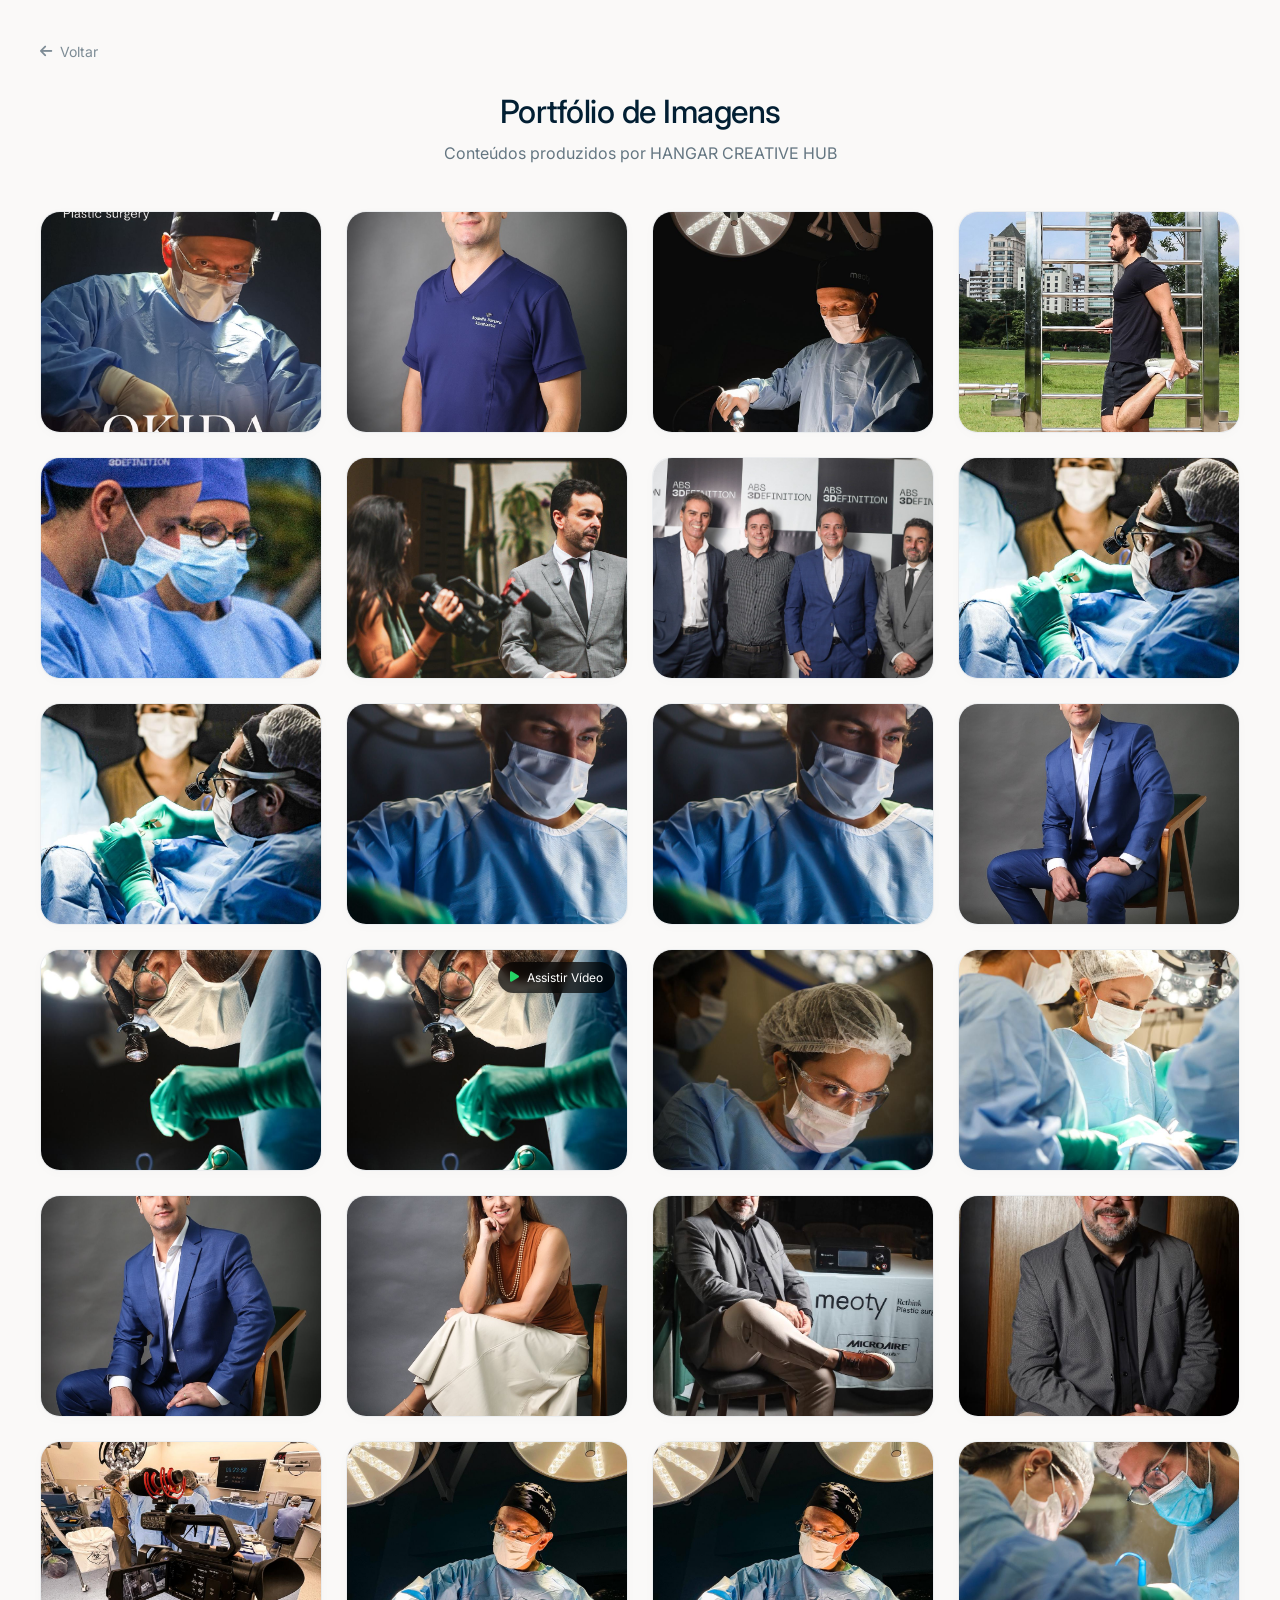
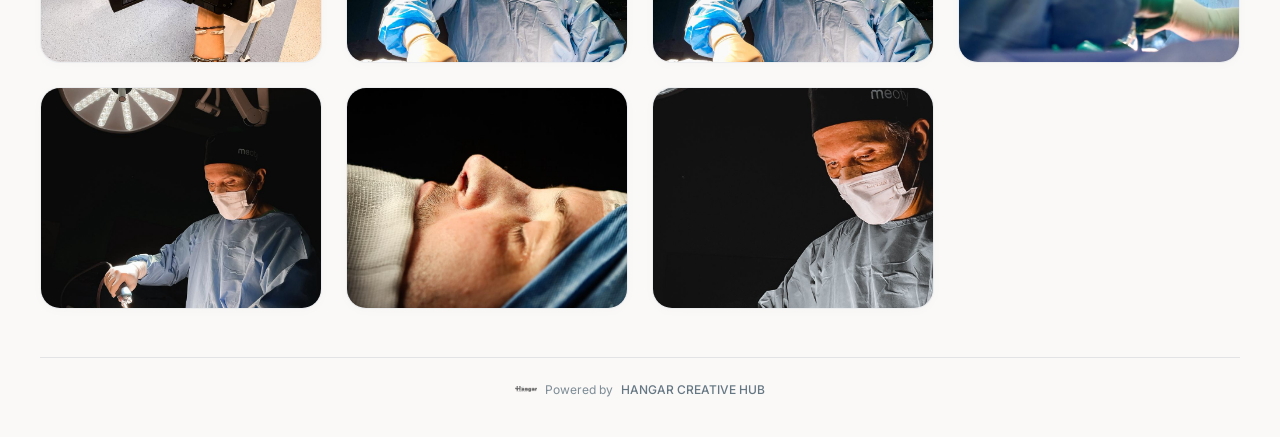
==== galeria-medicos.html @ cd647e76 "Add files via upload" ====
<!DOCTYPE html>
<html lang="pt-BR">
<head>
<meta charset="UTF-8">
<meta name="viewport" content="width=device-width, initial-scale=1.0">

<title>Galeria | Portfólio Medicina</title>

<link href="https://fonts.googleapis.com/css2?family=Inter:wght@300;400;500;600;700&display=swap" rel="stylesheet">
<link rel="stylesheet" href="https://cdnjs.cloudflare.com/ajax/libs/font-awesome/6.4.0/css/all.min.css">

<style>

*{
margin:0;
padding:0;
box-sizing:border-box;
}

body{
background:#FAF9F8;
font-family:'Inter',sans-serif;
color:#021F33;
min-height:100vh;
padding:40px 24px;
}

.container{
max-width:1200px;
width:100%;
margin:0 auto;
}

.back-link{
display:inline-flex;
align-items:center;
gap:8px;
color:rgba(2,31,51,0.5);
text-decoration:none;
margin-bottom:32px;
font-size:14px;
transition:color 0.2s;
}

.back-link:hover{
color:#021F33;
}

.header{
text-align:center;
margin-bottom:48px;
}

h1{
font-size:32px;
font-weight:500;
letter-spacing:-0.5px;
color:#021F33;
margin-bottom:12px;
}

.subtitle{
font-size:16px;
color:rgba(2,31,51,0.6);
max-width:600px;
margin:0 auto;
}

.gallery-grid{
display:grid;
grid-template-columns:repeat(auto-fill,minmax(280px,1fr));
gap:24px;
margin:40px 0;
}

.gallery-item{
background:#fff;
border-radius:20px;
overflow:hidden;
cursor:pointer;
transition:all 0.3s ease;
border:1px solid rgba(2,31,51,0.08);
box-shadow:0 2px 12px rgba(0,0,0,0.02);
position:relative;
}

.gallery-item:hover{
transform:translateY(-4px);
box-shadow:0 12px 28px rgba(0,0,0,0.08);
}

.gallery-item img{
width:100%;
height:220px;
object-fit:cover;
display:block;
}

.video-badge{
position:absolute;
top:12px;
right:12px;
background:rgba(0,0,0,0.7);
backdrop-filter:blur(4px);
color:white;
padding:8px 12px;
border-radius:30px;
font-size:12px;
display:flex;
align-items:center;
gap:8px;
z-index:2;
pointer-events:none;
}

.video-badge i{
color:#25D366;
}

.modal{
display:none;
position:fixed;
top:0;
left:0;
width:100%;
height:100%;
background:rgba(0,0,0,0.95);
z-index:9999;
justify-content:center;
align-items:center;
}

.modal.active{
display:flex;
}

.modal-content{
max-width:95vw;
max-height:95vh;
object-fit:contain;
border-radius:8px;
}

.modal-close{
position:absolute;
top:20px;
right:30px;
color:white;
font-size:40px;
cursor:pointer;
background:rgba(0,0,0,0.5);
width:50px;
height:50px;
border-radius:50%;
display:flex;
align-items:center;
justify-content:center;
}

.modal-close:hover{
color:#25D366;
}

.footer{
margin-top:48px;
padding-top:24px;
border-top:1px solid rgba(2,31,51,0.1);
text-align:center;
}

.footer-content{
display:flex;
align-items:center;
justify-content:center;
gap:8px;
flex-wrap:wrap;
font-size:12px;
color:rgba(2,31,51,0.5);
}

.footer-logo{
width:22px;
opacity:0.6;
}

.footer-link{
color:rgba(2,31,51,0.6);
text-decoration:none;
font-weight:500;
}

.footer-link:hover{
color:#021F33;
text-decoration:underline;
}

@media (max-width:768px){
body{padding:24px 16px;}
h1{font-size:26px;}
.gallery-item img{height:180px;}
}

@media (max-width:480px){
.gallery-grid{grid-template-columns:1fr;}
.gallery-item img{height:200px;}
}

</style>
</head>

<body>

<div class="container">

<a href="index.html" class="back-link">
<i class="fas fa-arrow-left"></i> Voltar
</a>

<div class="header">
<h1>Portfólio de Imagens</h1>
<p class="subtitle">Conteúdos produzidos por HANGAR CREATIVE HUB</p>
</div>

<div class="gallery-grid">

<!-- IMAGENS 1 a 13 -->
<div class="gallery-item"><img src="Portifolio/medico/1.jpeg"></div>
<div class="gallery-item"><img src="Portifolio/medico/2.jpeg"></div>
<div class="gallery-item"><img src="Portifolio/medico/3.jpeg"></div>
<div class="gallery-item"><img src="Portifolio/medico/4.jpeg"></div>
<div class="gallery-item"><img src="Portifolio/medico/5.jpeg"></div>
<div class="gallery-item"><img src="Portifolio/medico/6.jpeg"></div>
<div class="gallery-item"><img src="Portifolio/medico/7.jpeg"></div>
<div class="gallery-item"><img src="Portifolio/medico/8.jpeg"></div>
<div class="gallery-item"><img src="Portifolio/medico/9.jpeg"></div>
<div class="gallery-item"><img src="Portifolio/medico/10.jpeg"></div>
<div class="gallery-item"><img src="Portifolio/medico/11.jpeg"></div>
<div class="gallery-item"><img src="Portifolio/medico/12.jpeg"></div>
<div class="gallery-item"><img src="Portifolio/medico/13.jpeg"></div>

<!-- VÍDEO NO MEIO -->
<div class="gallery-item" id="videoCard">
    <img src="Portifolio/medico/13.jpeg" id="videoThumb">
    <div class="video-badge">
        <i class="fas fa-play"></i> Assistir Vídeo
    </div>
</div>

<!-- IMAGENS 14 a 26 -->
<div class="gallery-item"><img src="Portifolio/medico/14.jpeg"></div>
<div class="gallery-item"><img src="Portifolio/medico/15.jpeg"></div>
<div class="gallery-item"><img src="Portifolio/medico/16.jpeg"></div>
<div class="gallery-item"><img src="Portifolio/medico/17.jpeg"></div>
<div class="gallery-item"><img src="Portifolio/medico/18.jpeg"></div>
<div class="gallery-item"><img src="Portifolio/medico/19.jpeg"></div>
<div class="gallery-item"><img src="Portifolio/medico/20.jpeg"></div>
<div class="gallery-item"><img src="Portifolio/medico/21.jpeg"></div>
<div class="gallery-item"><img src="Portifolio/medico/22.jpeg"></div>
<div class="gallery-item"><img src="Portifolio/medico/23.jpeg"></div>
<div class="gallery-item"><img src="Portifolio/medico/24.jpeg"></div>
<div class="gallery-item"><img src="Portifolio/medico/25.jpeg"></div>
<div class="gallery-item"><img src="Portifolio/medico/26.jpeg"></div>

</div>

<div class="footer">
<div class="footer-content">
<img src="images/perfil2.png" class="footer-logo">
<span>Powered by</span>
<a href="https://www.hangarcreativehub.com/" target="_blank" class="footer-link">HANGAR CREATIVE HUB</a>
</div>
</div>

</div>

<!-- Modal para imagem -->
<div id="imageModal" class="modal">
<span class="modal-close">&times;</span>
<img class="modal-content" id="modalImage">
</div>

<!-- Modal para vídeo -->
<div id="videoModal" class="modal">
<span class="modal-close" id="videoModalClose">&times;</span>
<video class="modal-content" id="modalVideo" controls>
<source src="Portifolio/medico/video.mp4" type="video/mp4">
</video>
</div>

<script>

// Modal de imagem
const imageModal = document.getElementById('imageModal');
const modalImage = document.getElementById('modalImage');

document.querySelectorAll('.gallery-item img').forEach(img => {
    if(img.id !== 'videoThumb') {
        img.addEventListener('click', () => {
            modalImage.src = img.src;
            imageModal.classList.add('active');
        });
    }
});

// Modal de vídeo
const videoModal = document.getElementById('videoModal');
const modalVideo = document.getElementById('modalVideo');
const videoCard = document.getElementById('videoCard');

videoCard.addEventListener('click', () => {
    modalVideo.load();
    videoModal.classList.add('active');
    modalVideo.play();
});

// Fechar modais
function closeImageModal() {
    imageModal.classList.remove('active');
}

function closeVideoModal() {
    videoModal.classList.remove('active');
    modalVideo.pause();
}

document.querySelectorAll('.modal-close').forEach(btn => {
    btn.onclick = () => {
        closeImageModal();
        closeVideoModal();
    };
});

imageModal.onclick = (e) => { if(e.target === imageModal) closeImageModal(); };
videoModal.onclick = (e) => { if(e.target === videoModal) closeVideoModal(); };

document.addEventListener('keydown', (e) => {
    if(e.key === 'Escape') {
        closeImageModal();
        closeVideoModal();
    }
});

</script>

</body>
</html>
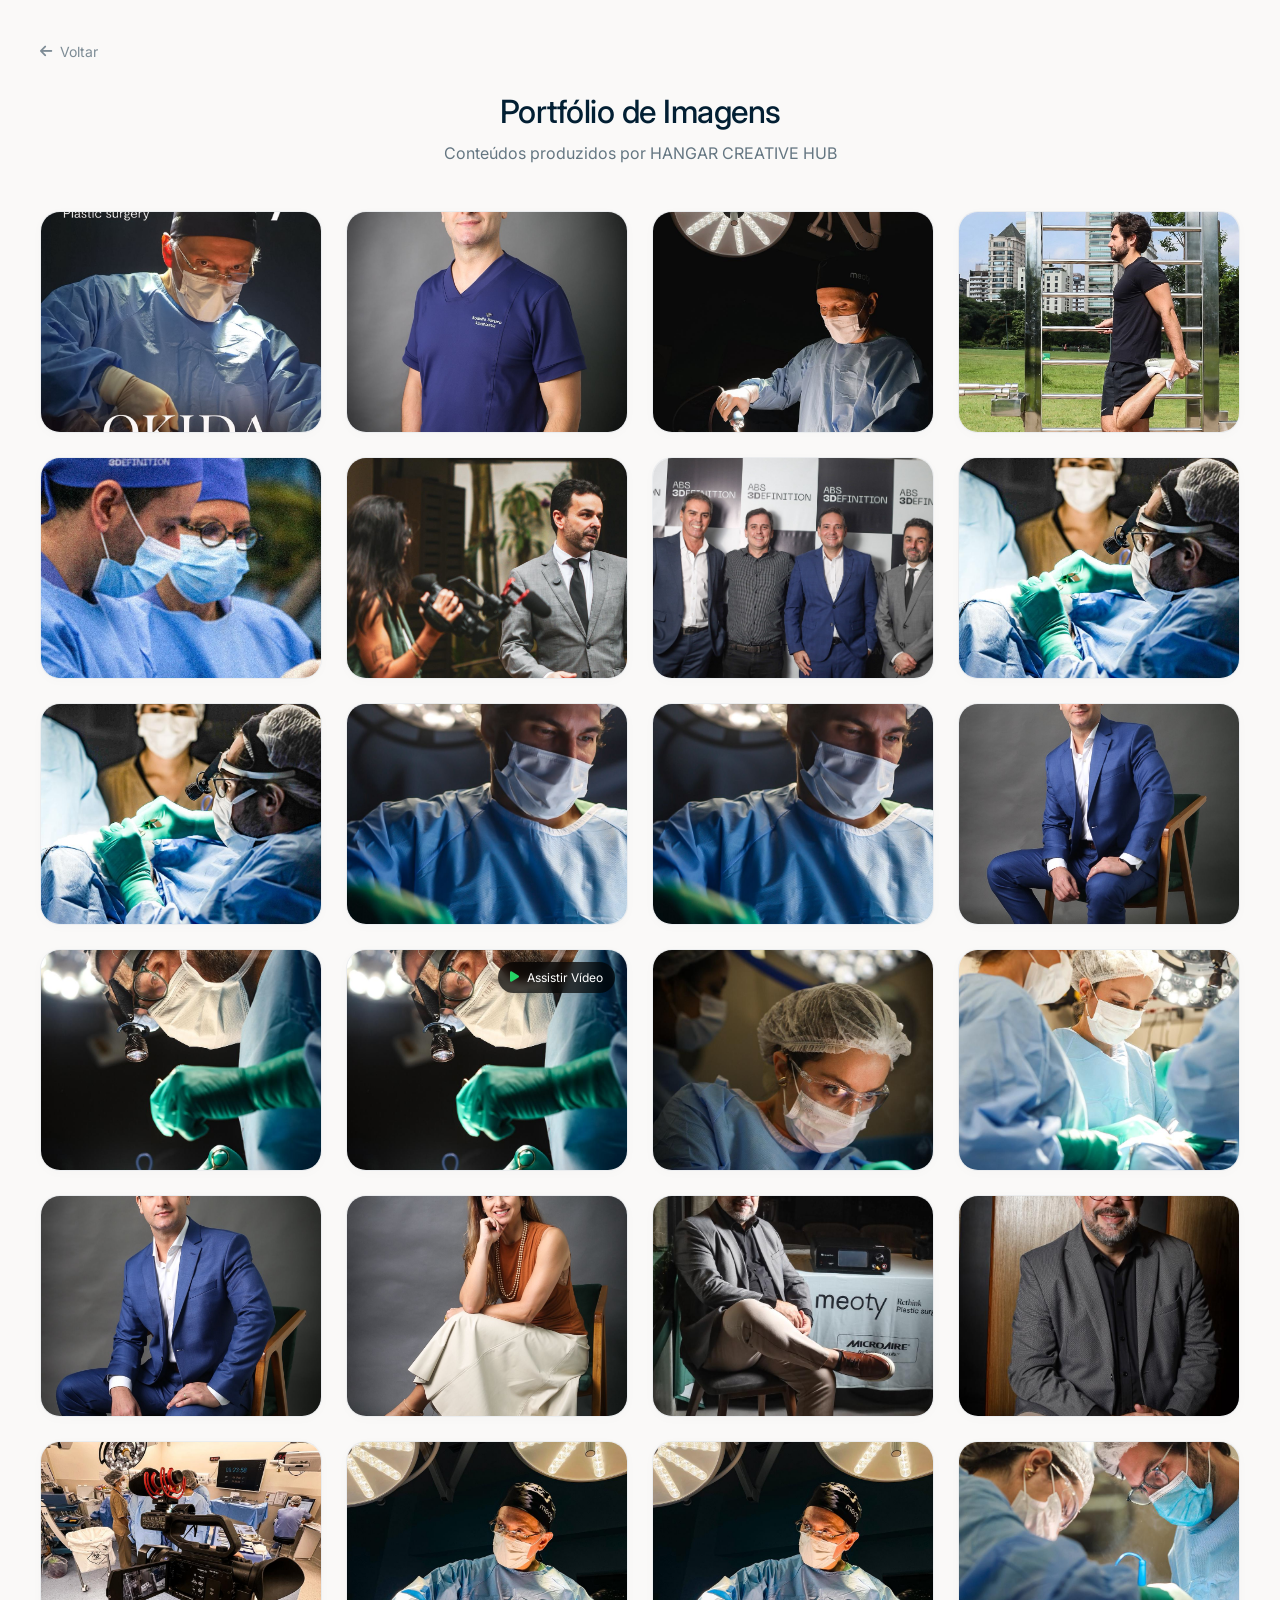
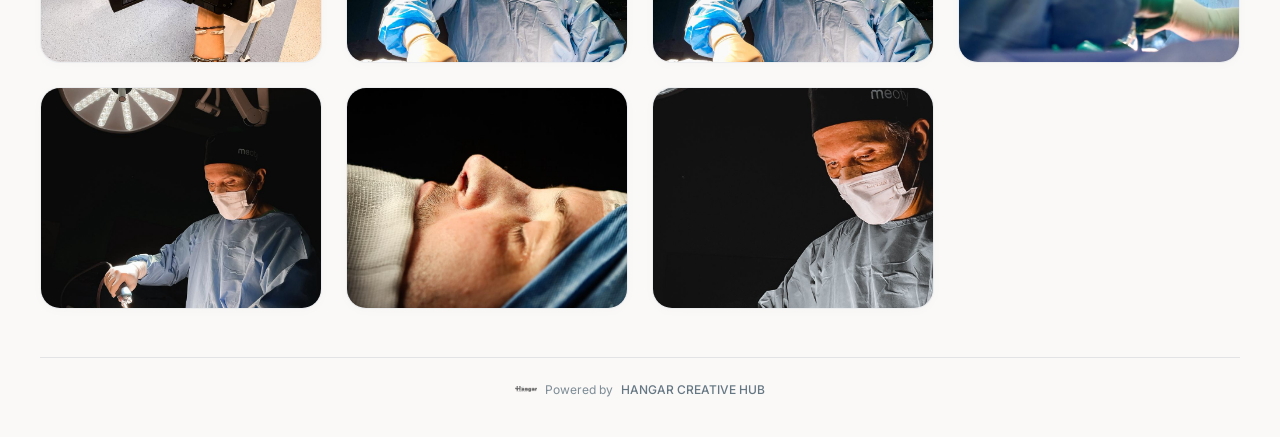
==== commit 385c43bb: "Update galeria-medicos.html" ====
--- a/galeria-medicos.html
+++ b/galeria-medicos.html
@@ -238,9 +238,9 @@
 <div class="gallery-item"><img src="Portifolio/medico/12.jpeg"></div>
 <div class="gallery-item"><img src="Portifolio/medico/13.jpeg"></div>
 
-<!-- VÍDEO NO MEIO -->
+<!-- VÍDEO (thumbnail separada, sem duplicar a imagem 13) -->
 <div class="gallery-item" id="videoCard">
-    <img src="Portifolio/medico/13.jpeg" id="videoThumb">
+    <img src="Portifolio/medico/video-thumb.jpg" id="videoThumb" onerror="this.src='Portifolio/medico/13.jpeg'">
     <div class="video-badge">
         <i class="fas fa-play"></i> Assistir Vídeo
     </div>
@@ -343,4 +343,4 @@
 </script>
 
 </body>
-</html>+</html>
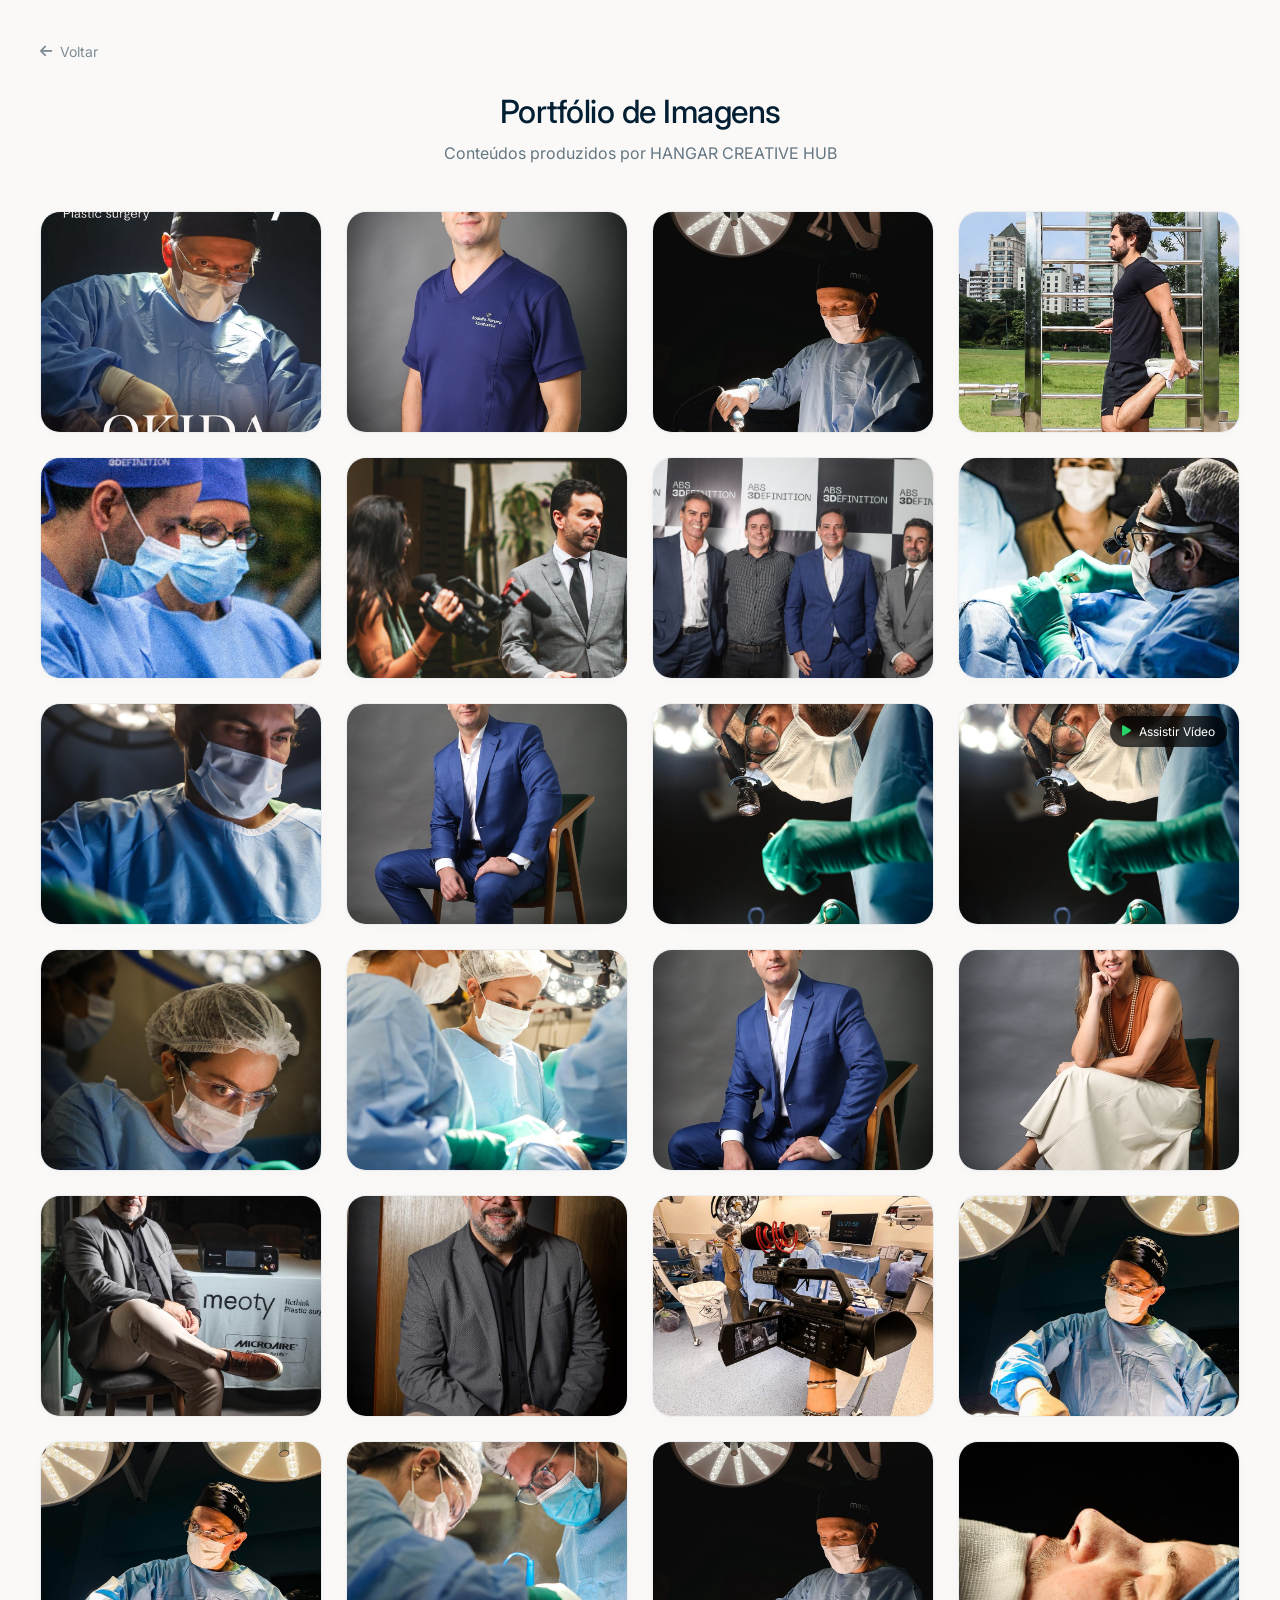
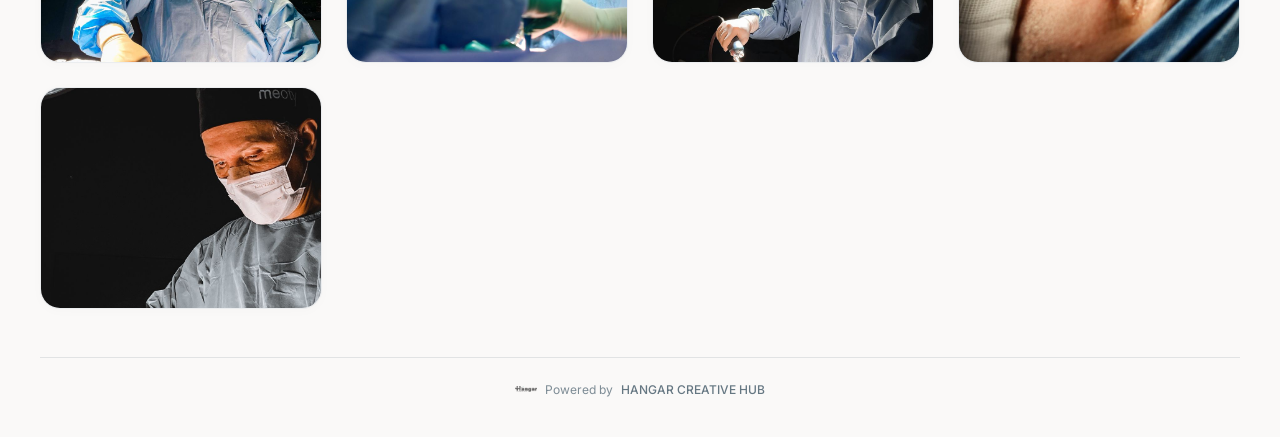
==== commit d7085d22: "Update galeria-medicos.html" ====
--- a/galeria-medicos.html
+++ b/galeria-medicos.html
@@ -232,9 +232,7 @@
 <div class="gallery-item"><img src="Portifolio/medico/6.jpeg"></div>
 <div class="gallery-item"><img src="Portifolio/medico/7.jpeg"></div>
 <div class="gallery-item"><img src="Portifolio/medico/8.jpeg"></div>
-<div class="gallery-item"><img src="Portifolio/medico/9.jpeg"></div>
 <div class="gallery-item"><img src="Portifolio/medico/10.jpeg"></div>
-<div class="gallery-item"><img src="Portifolio/medico/11.jpeg"></div>
 <div class="gallery-item"><img src="Portifolio/medico/12.jpeg"></div>
 <div class="gallery-item"><img src="Portifolio/medico/13.jpeg"></div>
 
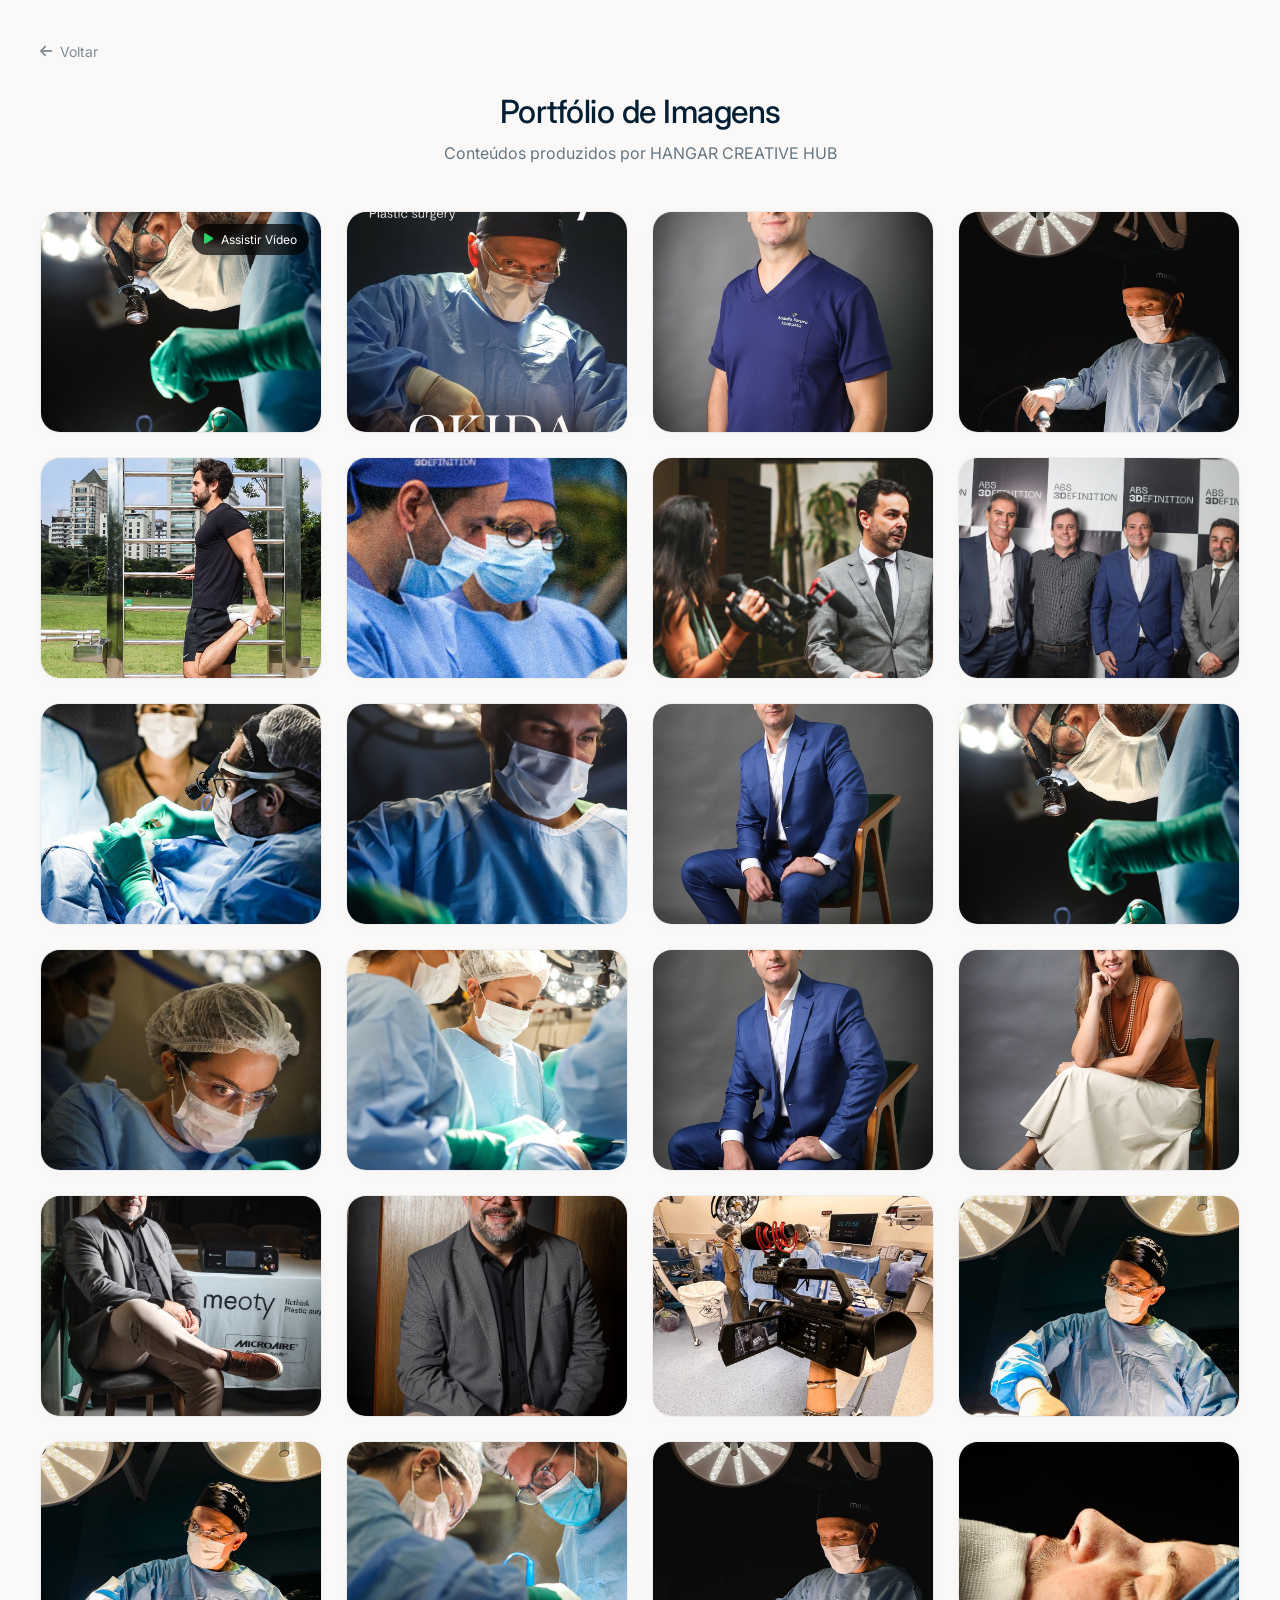
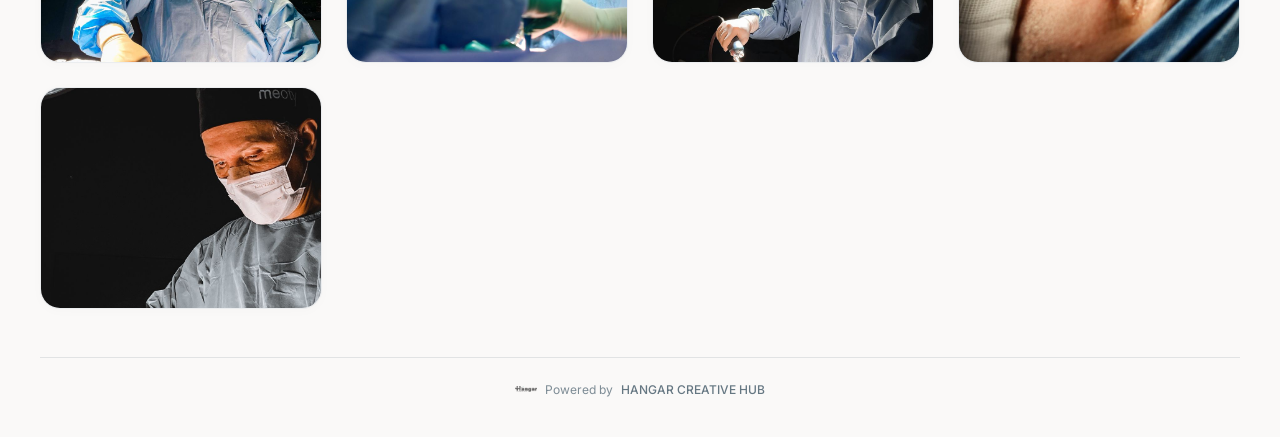
==== commit 735bb072: "Update galeria-medicos.html" ====
--- a/galeria-medicos.html
+++ b/galeria-medicos.html
@@ -223,6 +223,14 @@
 
 <div class="gallery-grid">
 
+    <!-- VÍDEO (thumbnail separada, sem duplicar a imagem 13) -->
+<div class="gallery-item" id="videoCard">
+    <img src="Portifolio/medico/video-thumb.jpg" id="videoThumb" onerror="this.src='Portifolio/medico/13.jpeg'">
+    <div class="video-badge">
+        <i class="fas fa-play"></i> Assistir Vídeo
+    </div>
+</div>
+
 <!-- IMAGENS 1 a 13 -->
 <div class="gallery-item"><img src="Portifolio/medico/1.jpeg"></div>
 <div class="gallery-item"><img src="Portifolio/medico/2.jpeg"></div>
@@ -235,15 +243,6 @@
 <div class="gallery-item"><img src="Portifolio/medico/10.jpeg"></div>
 <div class="gallery-item"><img src="Portifolio/medico/12.jpeg"></div>
 <div class="gallery-item"><img src="Portifolio/medico/13.jpeg"></div>
-
-<!-- VÍDEO (thumbnail separada, sem duplicar a imagem 13) -->
-<div class="gallery-item" id="videoCard">
-    <img src="Portifolio/medico/video-thumb.jpg" id="videoThumb" onerror="this.src='Portifolio/medico/13.jpeg'">
-    <div class="video-badge">
-        <i class="fas fa-play"></i> Assistir Vídeo
-    </div>
-</div>
-
 <!-- IMAGENS 14 a 26 -->
 <div class="gallery-item"><img src="Portifolio/medico/14.jpeg"></div>
 <div class="gallery-item"><img src="Portifolio/medico/15.jpeg"></div>
